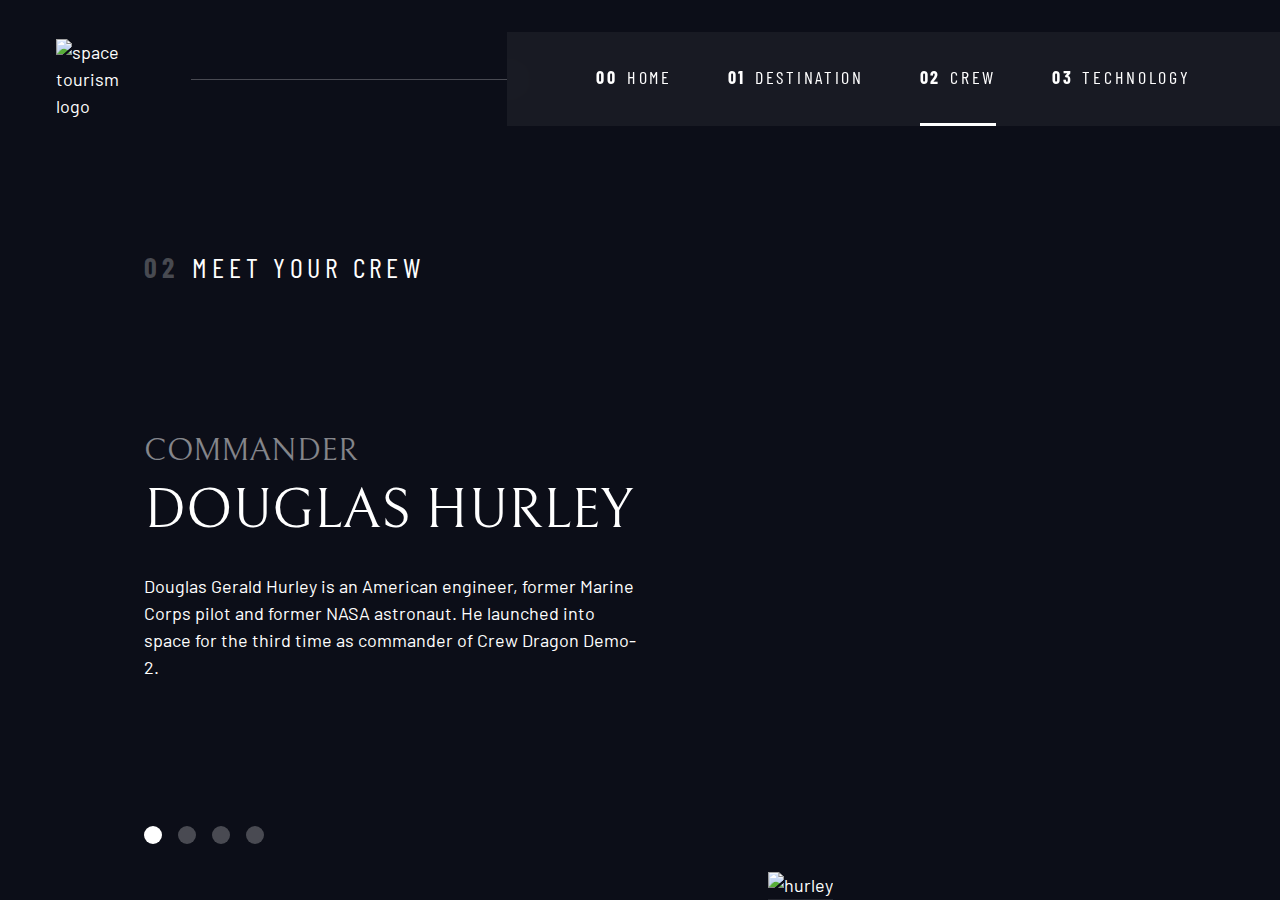
==== crew-commander.html @ 2a34c817 "Add files via upload" ====
<!DOCTYPE html>
<html lang="en">

<head>
    <meta charset="UTF-8">
    <meta http-equiv="X-UA-Compatible" content="IE=edge">
    <meta name="viewport" content="width=device-width, initial-scale=1.0">
    <title>Document</title>
    <link rel="preconnect" href="https://fonts.googleapis.com">
    <link rel="preconnect" href="https://fonts.gstatic.com" crossorigin>
    <link
        href="https://fonts.googleapis.com/css2?family=Barlow+Condensed:wght@400;700&family=Bellefair&family=Barlow:wght@400;700&display=swap"
        rel="stylesheet">
    <link rel="stylesheet" href="index.css">
    <script src="navigation.js" defer></script>
    <script src="dot.js" defer></script>
</head>

<body class="crew">

    <header class="primary-header flex">
        <div>
            <img src="./assets/shared/logo.svg" alt="space tourism logo" class="logo">
        </div>
        <button class="mobile-nav-toggle" aria-controls="primary-navigation"><span class="sr-only"
                aria-expanded="false">Menu</span></button>
        <nav>
            <ul id="primary-navigation" data-visible="false" class="primary-navigation underline-indicators flex">
                <li><a href="homepage.html" class="ff-sans-cond text-white letter-spacing-2 uppercase"><span
                            aira-hidden="true">00</span>Home</a>
                <li><a href="destination.html" class="ff-sans-cond text-white letter-spacing-2 uppercase"><span
                            aira-hidden="true">01</span>Destination</a>
                <li class="active"><a href="crew-commander.html"
                        class="ff-sans-cond text-white letter-spacing-2 uppercase"><span
                            aira-hidden="true">02</span>Crew</a>
                <li><a href="technology.html" class="ff-sans-cond text-white letter-spacing-2 uppercase"><span
                            aira-hidden="true">03</span>Technology</a>

            </ul>
        </nav>

    </header>

    <main class="grid-container grid-container--crew flow">
        <h1 class="numbered-title"><span aria-hidden="true">02</span>Meet your crew</h1>



        <div class="dot-indicators flex" role="tablist" aria-label="crew list">
            <button aria-selected="true" role="tab" aria-controls="dot-commander" tab-index="0"
                data-image="commander-image"><span class="sr-only">The commander</span></button>
            <button aria-selected="false" role="tab" aria-controls="dot-specialist" tab-index="-1"
                data-image="specialist-image"><span class="sr-only">The mission specialist</span></button>
            <button aria-selected="false" role="tab" aria-controls="dot-pilot" tab-index="-1"
                data-image="pilot-image"><span class="sr-only">The pilot</span></button>
            <button aria-selected="false" role="tab" aria-controls="dot-engineer" tab-index="-1"
                data-image="engineer-image"><span class="sr-only">The crew enginner</span></button>
        </div>
        <!-- The Commander -->
        <article class="crew-details flow" id="dot-commander" role="tabpanel" tab-index="0">
            <header class="flow flow--space-small">
                <h2 class="fs-600 uppercase ff-serif">Commander</h2>
                <p class="fs-700 uppercase ff-serif">Douglas Hurley</p>
            </header>

            <p>Douglas Gerald Hurley is an American engineer, former Marine Corps pilot
                and former NASA astronaut. He launched into space for the third time as
                commander of Crew Dragon Demo-2.</p>

        </article>

        <!-- Mission Specialist -->
        <article hidden class="crew-details flow" id="dot-specialist" role="tabpanel" tab-index="-1">
            <header class="flow flow--space-small">
                <h2 class="fs-600 uppercase ff-serif">Mission Specialist</h2>
                <p class="fs-700 uppercase ff-serif">Mark Shuttleworth</p>
            </header>

            <p>Mark Richard Shuttleworth is the founder and CEO of Canonical, the company behind
                the Linux-based Ubuntu operating system. Shuttleworth became the first South
                African to travel to space as a space tourist.</p>

        </article>

        <!-- Crew pilot -->
        <article hidden class="crew-details flow" id="dot-pilot" role="tabpanel" tab-index="-1">
            <header class="flow flow--space-small">
                <h2 class="fs-600 uppercase ff-serif">Pilot</h2>
                <p class="fs-700 uppercase ff-serif">Victor Glover</p>
            </header>

            <p>Pilot on the first operational flight of the SpaceX Crew Dragon to the
                International Space Station. Glover is a commander in the U.S. Navy where
                he pilots an F/A-18.He was a crew member of Expedition 64, and served as a
                station systems flight engineer. </p>

        </article>

        <!-- Crew Engineer -->
        <article hidden class="crew-details flow" id="dot-engineer" role="tabpanel" tab-index="-1">
            <header class="flow flow--space-small">
                <h2 class="fs-600 uppercase ff-serif">Flight Engineer</h2>
                <p class="fs-700 uppercase ff-serif">Anousheh Ansari</p>
            </header>

            <p>Anousheh Ansari is an Iranian American engineer and co-founder of Prodea Systems.
                Ansari was the fourth self-funded space tourist, the first self-funded woman to
                fly to the ISS, and the first Iranian in space. </p>

        </article>

        <picture id="commander-image">
            <source srcset="./assets/crew/image-douglas-hurley.webp" type="image/webp">
            <img src="./assets/crew/image-douglas-hurley.png" alt="hurley">
        </picture>

        <picture hidden id="specialist-image">
            <source srcset="./assets/crew/image-mark-shuttleworth.webp" type="image/webp">
            <img src="./assets/crew/image-mark-shuttleworth.png" alt="mark">
        </picture>

        <picture hidden id="pilot-image">
            <source srcset="./assets/crew/image-victor-glover.webp" type="image/webp">
            <img src="./assets/crew/image-victor-glover.png" alt="victor">
        </picture>

        <picture hidden id="engineer-image">
            <source srcset="./assets/crew/image-anousheh-ansari.webp" type="image/webp">
            <img src="./assets/crew/image-anousheh-ansari.png" alt="ansari">
        </picture>


    </main>


</body>

</html>
---- index.css ----
/* ------------------- */
/* Custom properties   */
/* ------------------- */

:root {
    /* colors */
    --clr-dark: 230 35% 7%;
    --clr-light: 231 77% 90%;
    --clr-white: 0 0% 100%;
    
    /* font-sizes */
    --fs-900: clamp(5rem, 8vw + 1rem, 9.375rem);
    --fs-800: 3.5rem;
    --fs-700: 1.5rem;
    --fs-600: 1rem;
    --fs-500: 1rem;
    --fs-400: 0.9375rem;
    --fs-300: 1rem;
    --fs-200: 0.875rem;
    
    /* font-families */
    --ff-serif: "Bellefair", serif;
    --ff-sans-cond: "Barlow Condensed", sans-serif;
    --ff-sans-normal: "Barlow", sans-serif;
}

@media (min-width: 35em) {
    :root {
        --fs-800: 5rem;
        --fs-700: 2.5rem;
        --fs-600: 1.5rem;
        --fs-500: 1.25rem;
        --fs-400: 1rem;
    }
}

@media (min-width: 45em) {
    :root {
        /* font-sizes */
        --fs-800: 6.25rem;
        --fs-700: 3.5rem;
        --fs-600: 2rem;
        --fs-500: 1.75rem;
        --fs-400: 1.125rem;
    }
}


/* ------------------- */
/* Reset               */
/* ------------------- */

/* https://piccalil.li/blog/a-modern-css-reset/ */

/* Box sizing */
*,
*::before,
*::after {
    box-sizing: border-box;
}

/* Reset margins */
body,
h1,
h2,
h3,
h4,
h5,
p,
figure,
picture {
    margin: 0; 
}

h1,
h2,
h3,
h4,
h5,
h6,
p {
    font-weight: 400;
}

/* set up the body */
body {
    font-family: var(--ff-sans-normal);
    font-size: var(--fs-400);
    color: hsl( var(--clr-white) );
    background-color: hsl( var(--clr-dark) );
    line-height: 1.5;
    min-height: 100vh;
    
    display: grid;
    grid-template-rows: min-content 1fr;
    
    overflow-x: hidden;
}

/* make images easier to work with */
img,
picutre {
    max-width: 100%;
    display: block;
}

/* make form elements easier to work with */
input,
button,
textarea,
select {
    font: inherit;
}

/* remove animations for people who've turned them off */
@media (prefers-reduced-motion: reduce) {  
  *,
  *::before,
  *::after {
    animation-duration: 0.01ms !important;
    animation-iteration-count: 1 !important;
    transition-duration: 0.01ms !important;
    scroll-behavior: auto !important;
  }
}


/* ------------------- */
/* Utility classes     */
/* ------------------- */

/* general */

.flex {
    display: flex;
    gap: var(--gap, 1rem);
}

.grid {
    display: grid;
    gap: var(--gap, 1rem);
}

.d-block {
    display: block;
}

.flow > *:where(:not(:first-child)) {
    margin-top: var(--flow-space, 1rem);
}

.flow--space-small {
    --flow-space: .75rem;
}

.container {
    padding-inline: 2em;
    margin-inline: auto;
    max-width: 80rem;
}

.sr-only {
  position: absolute; 
  width: 1px;
  height: 1px;
  padding: 0;
  margin: -1px; 
  overflow: hidden;
  clip: rect(0, 0, 0, 0);
  white-space: nowrap; /* added line */
  border: 0;
}

.skip-to-content {
    position: absolute;
    z-index: 9999;
    background: hsl( var(--clr-white) );
    color: hsl( var(--clr-dark) ); 
    padding: .5em 1em;
    margin-inline: auto;
    transform: translateY(-100%);
    transition: transform 250ms ease-in;
}

.skip-to-content:focus {
    transform: translateY(0);
}

/* colors */

.bg-dark { background-color: hsl( var(--clr-dark) );}
.bg-accent { background-color: hsl( var(--clr-light) );}
.bg-white { background-color: hsl( var(--clr-white) );}

.text-dark { color: hsl( var(--clr-dark) );}
.text-accent { color: hsl( var(--clr-light) );}
.text-white { color: hsl( var(--clr-white) );}

/* typography */

.ff-serif { font-family: var(--ff-serif); } 
.ff-sans-cond { font-family: var(--ff-sans-cond); } 
.ff-sans-normal { font-family: var(--ff-sans-normal); } 

.letter-spacing-1 { letter-spacing: 4.75px; } 
.letter-spacing-2 { letter-spacing: 2.7px; } 
.letter-spacing-3 { letter-spacing: 2.35px; } 

.uppercase { text-transform: uppercase; }

.fs-900 { font-size: var(--fs-900); }
.fs-800 { font-size: var(--fs-800); }
.fs-700 { font-size: var(--fs-700); }
.fs-600 { font-size: var(--fs-600); }
.fs-500 { font-size: var(--fs-500); }
.fs-400 { font-size: var(--fs-400); }
.fs-300 { font-size: var(--fs-300); }
.fs-200 { font-size: var(--fs-200); }

.fs-900,
.fs-800,
.fs-700,
.fs-600 {
    line-height: 1.1;
}

.numbered-title {
    font-family: var(--ff-sans-cond);
    font-size: var(--fs-500);
    text-transform: uppercase;
    letter-spacing: 4.72px; 
}

.numbered-title span {
    margin-right: .5em;
    font-weight: 700;
    color: hsl( var(--clr-white) / .25);
}


/* ------------------- */
/* Compontents         */
/* ------------------- */

.large-button {
    font-size: 2rem;
    position: relative;
    z-index: 1;
    display: inline-grid;
    place-items: center;
    padding: 0 2em;
    border-radius: 50%;
    aspect-ratio: 1;
    text-decoration: none;
}

.large-button::after {
    content: '';
    position: absolute;
    z-index: -1;
    width: 100%;
    height: 100%;
    background: hsl( var(--clr-white) / .1);
    border-radius: 50%;
    opacity: 0;
    transition: opacity 500ms linear, transform 750ms ease-in-out;
}
 
.large-button:hover::after,
.large-button:focus::after {
    opacity: 1;
    transform: scale(1.5);
}

/* primary-header */

.logo {
    margin: 1.5rem clamp(1.5rem, 5vw, 3.5rem);
}

.primary-header {
    justify-content: space-between;
    align-items: center;
}

.primary-navigation {
    --gap: clamp(1.5rem, 5vw, 3.5rem);
    --underline-gap: 2rem;
    list-style: none;
    padding: 0;
    margin: 0;
    background: hsl( var(--clr-white) / 0.05);
    backdrop-filter: blur(1.5rem);
}

.primary-navigation a {
    text-decoration: none;
}

.primary-navigation a > span {
    font-weight: 700;
    margin-right: .5em;
}

.mobile-nav-toggle {
    display: none;
}

@media (max-width: 35rem) {
    .primary-navigation {
        --underline-gap: .5rem;
        position: fixed;
        z-index: 1000;
        inset: 0 0 0 30%;
        list-style: none;
        padding: min(20rem, 15vh) 2rem;
        margin: 0;
        flex-direction: column;
        transform: translateX(100%);
        transition: transform 500ms ease-in-out;
    }
    
    .primary-navigation[data-visible="true"] {
        transform: translateX(0);
    }
    
    .primary-navigation.underline-indicators > .active {
       border: 0;
    }
    
    .mobile-nav-toggle {
        display: block;
        position: absolute;
        z-index: 2000;
        right: 1rem;
        top: 2rem;
        background: transparent;
        background-image: url(./assets/shared/icon-hamburger.svg);
        background-repeat: no-repeat;
        background-position: center;
        width: 1.5rem;
        aspect-ratio: 1;
        border: 0;
    }
    
    .mobile-nav-toggle[aria-expanded="true"] {
        background-image: url(./assets/shared/icon-close.svg);
    }
    
    .mobile-nav-toggle:focus-visible {
        outline: 5px solid white;
        outline-offset: 5px;
    }
    
}

@media (min-width: 35em) {
    .primary-navigation {
        padding-inline: clamp(3rem, 7vw, 7rem);
    }
}

@media (min-width: 35em) and (max-width: 44.999em) {
    .primary-navigation a > span {
        display: none;
    }
}

@media (min-width: 45em) {
    
     .primary-header::after {
         content: '';
         display: block;
         position: relative;
         height: 1px;
         width: 100%;
         margin-right: -2.5rem;
         background: hsl( var(--clr-white) / .25);
         order: 1;
     }
     
    nav {
        order: 2;
    }
    
    .primary-navigation {
        margin-block: 2rem;
    }
    
   
}


.underline-indicators > * {
    cursor: pointer;
    padding: var(--underline-gap, .5rem) 0;
    border: 0;
    border-bottom: .2rem solid hsl( var(--clr-white) / 0 );
    background-color: transparent;
}

.underline-indicators > *:hover,
.underline-indicators > *:focus {
    border-color: hsl( var(--clr-white) / .5);
}

.underline-indicators > .active,
.underline-indicators > [aria-selected="true"] {
    color: hsl( var(--clr-white) / 1);
    border-color: hsl( var(--clr-white) / 1); 
}

.tab-list {
    --gap: 2rem;
}

.dot-indicators > * {
    cursor: pointer;
    border: 0;
    border-radius: 50%;
    padding: .5em;
    background-color: hsl( var(--clr-white) / .25);
}
 
.dot-indicators > *:hover,
.dot-indicators > *:focus { 
    background-color: hsl( var(--clr-white) / .5);
}

.dot-indicators > [aria-selected="true"] {
    background-color: hsl( var(--clr-white) / 1); 
}


/* ----------------------------- */
/* Page specific background      */
/* ----------------------------- */
body {
    background-size: cover;
    background-position: bottom center;
}
/* home */
.home {
    background-image: url(./assets/home/background-home-mobile.jpg);
}

@media (min-width: 35rem) {
    .home {
        background-position: center center;
        background-image: url(./assets/home/background-home-tablet.jpg);
    }
}

@media (min-width: 45rem) {
    .home {
        background-image: url(./assets/home/background-home-desktop.jpg);
    }
} 

/* destination */
.destination {
    background-image: url(./assets/destination/background-destination-mobile.jpg);
}

@media (min-width: 35rem) {
    .destination {
        background-position: center center;
        background-image: url(./assets/destination/background-destination-tablet.jpg);
    }
}

@media (min-width: 45rem) {
    .destination {
        background-image: url(./assets/destination/background-destination-desktop.jpg);
    }
} 

/* crew */
.crew {
    background-image: url(./assets/home/background-crew-mobile.jpg);
}

@media (min-width: 35rem) {
    .crew {
        background-position: center center;
        background-image: url(./assets/crew/background-crew-tablet.jpg);
    }
}

@media (min-width: 45rem) {
    .crew {
        background-image: url(./assets/crew/background-crew-desktop.jpg);
    }
} 

/* ----------------------------- */
/* Layout                        */
/* ----------------------------- */


.grid-container {
    text-align: center;
    display: grid;
    place-items: center;
    padding-inline: 1rem;
    padding-bottom: 4rem;
}

.grid-container p:not([class]) {
    max-width: 50ch;
}

.numbered-title {
    grid-area: title;
}

/* destination layout */

.grid-container--destination {
    --flow-space: 2rem;
    grid-template-areas: 
        'title'
        'image'
        'tabs'
        'content';
}

.grid-container--destination > picture {
    grid-area: image;
    max-width: 60%;
    align-self : start;
}

.grid-container--destination > .tab-list {
    grid-area: tabs;
}

.grid-container--destination > .destination-info {
    grid-area: content;
}

.destination-meta {
    flex-direction: column;
    border-top: 1px solid hsl( var(--clr-white) / .1);
    padding-top: 2.5rem;
    margin-top: 2.5rem;
}

.destination-meta p {
    font-size: 1.75rem;
}

/* crew layout */

.grid-container--crew {
    --flow-space: 2rem;
    grid-template-areas: 
        'title'
        'image'
        'tabs'
        'content';
}

.grid-container--crew > picture {
    grid-area: image;
    max-width: 60%;
    border-bottom: 1px solid hsl( var(--clr-white) / .1);
}

.grid-container--crew > .dot-indicators {
    grid-area: tabs;
}

.grid-container--crew > .crew-details {
    grid-area: content;
}

.crew-details h2 {
    color: hsl( var(--clr-white) / .5);
}

@media (min-width: 35em) {
    .numbered-title {
        justify-self: start;
        margin-top: 2rem;
    }
    
    .destination-meta {
        flex-direction: row;
        justify-content: space-evenly;
    }
    
    .grid-container--crew {
        padding-bottom: 0;
        grid-template-areas: 
            'title'
            'content'
            'tabs'
            'image';
    }
    
    
}

@media (min-width: 45em) {
    .grid-container {
        text-align: left;
        column-gap: var(--container-gap, 2rem);
        grid-template-columns: minmax(1rem, 1fr) repeat(2, minmax(0, 30rem)) minmax(1rem, 1fr);
    }
    
    .grid-container--home {
        padding-bottom: max(6rem, 20vh);
        align-items: end;
    }
    
    .grid-container--home > *:first-child {
        grid-column: 2;
    }

    .grid-container--home > *:last-child {
        grid-column: 3;
    }
    
    .grid-container--destination {
        justify-items: start;
        align-content: start;
        grid-template-areas: 
            '. title title .'
            '. image tabs .'
            '. image content .';
    }
    
    .grid-container--destination > picture{
        /* align-self : end; */
        /* border : none; */
        max-width: 90%;
    }
     
    .destination-meta {
        --gap: min(6vw, 6rem);
        justify-content: start;
    }
    
    .grid-container--crew {
        grid-template-columns: minmax(1rem, 1fr) minmax(0,37rem) minmax(0,23rem) minmax(1rem, 1fr);
        justify-items : start;
        grid-template-areas: 
            '. title title .'
            '. content image .'
            '. tabs image .';
    }
    
    .grid-container--crew > picture {
        grid-column: span 2;
        align-self: end;
        max-width : 70%;
        /* max-height : 10% */

    }

}
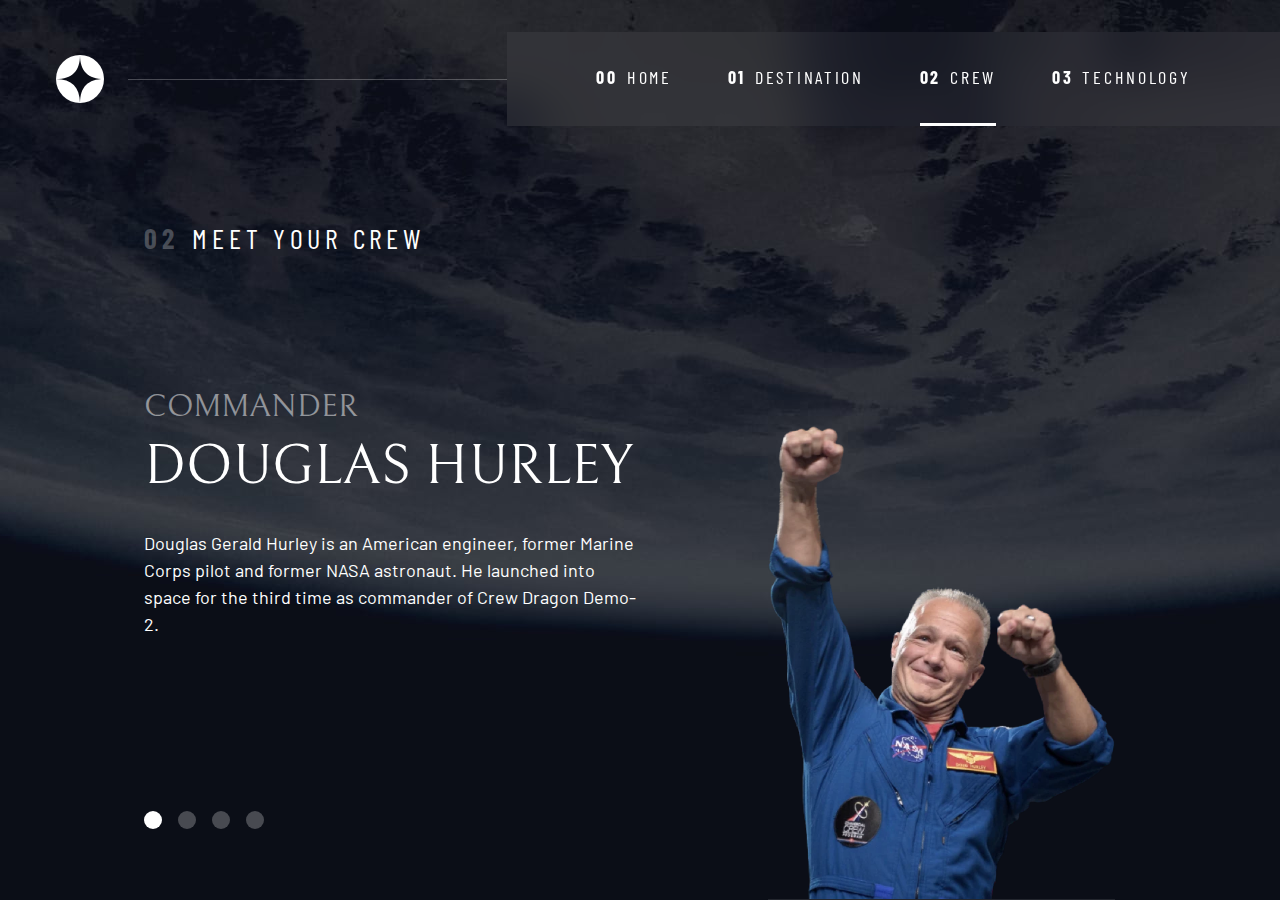
==== commit b9c36949: "Update crew-commander.html" ====
--- a/crew-commander.html
+++ b/crew-commander.html
@@ -26,7 +26,7 @@
                 aria-expanded="false">Menu</span></button>
         <nav>
             <ul id="primary-navigation" data-visible="false" class="primary-navigation underline-indicators flex">
-                <li><a href="homepage.html" class="ff-sans-cond text-white letter-spacing-2 uppercase"><span
+                <li><a href="index.html" class="ff-sans-cond text-white letter-spacing-2 uppercase"><span
                             aira-hidden="true">00</span>Home</a>
                 <li><a href="destination.html" class="ff-sans-cond text-white letter-spacing-2 uppercase"><span
                             aira-hidden="true">01</span>Destination</a>
@@ -135,4 +135,4 @@
 
 </body>
 
-</html>+</html>
